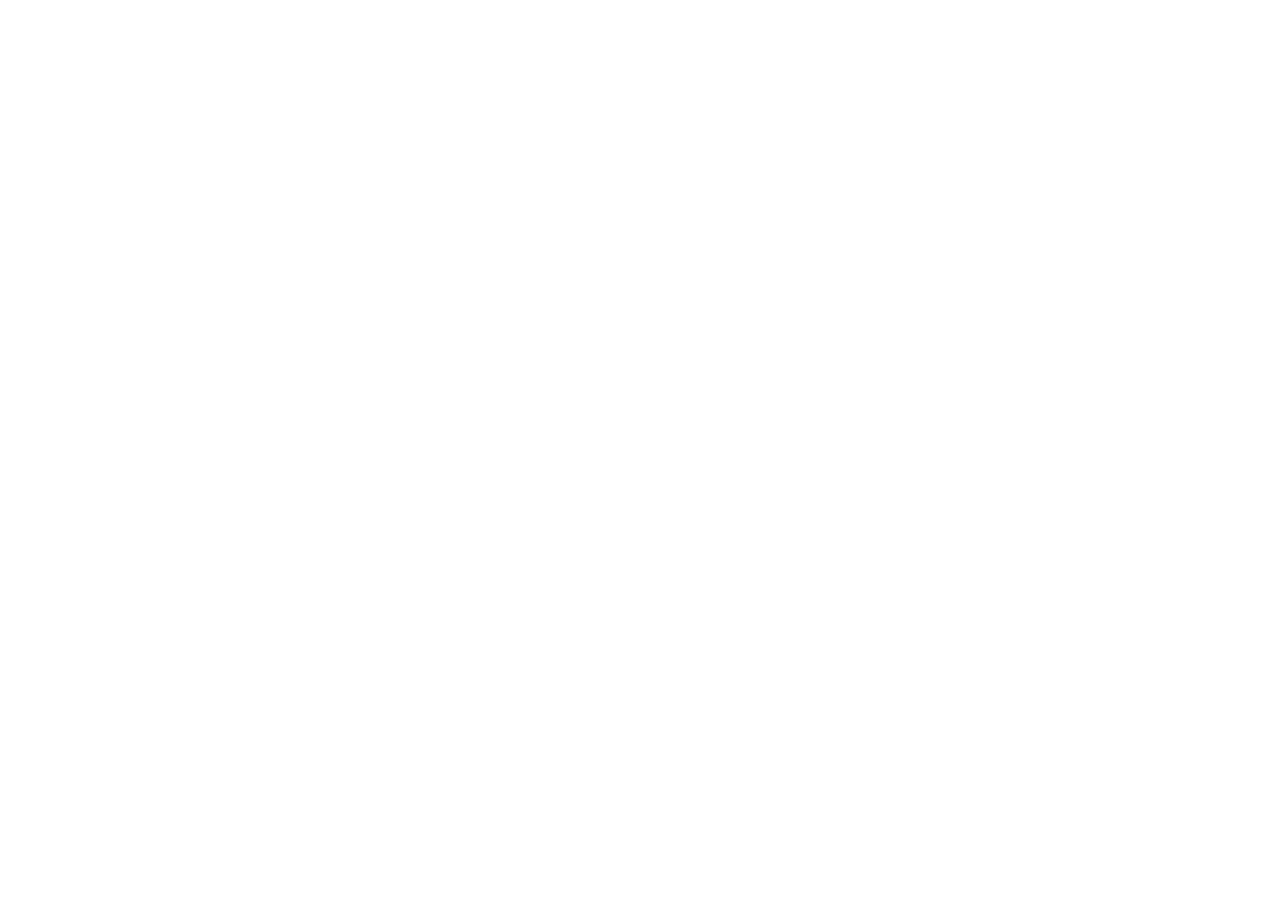
==== index.html @ 0290a809 "first commit" ====
<!DOCTYPE html>
<html lang="en">

<head>
  <meta charset="UTF-8">
  <meta name="viewport" content="width=device-width, initial-scale=1.0">
  <link rel="stylesheet" href="./style.css">
  <title>Document</title>
</head>

<body>

</body>

</html>
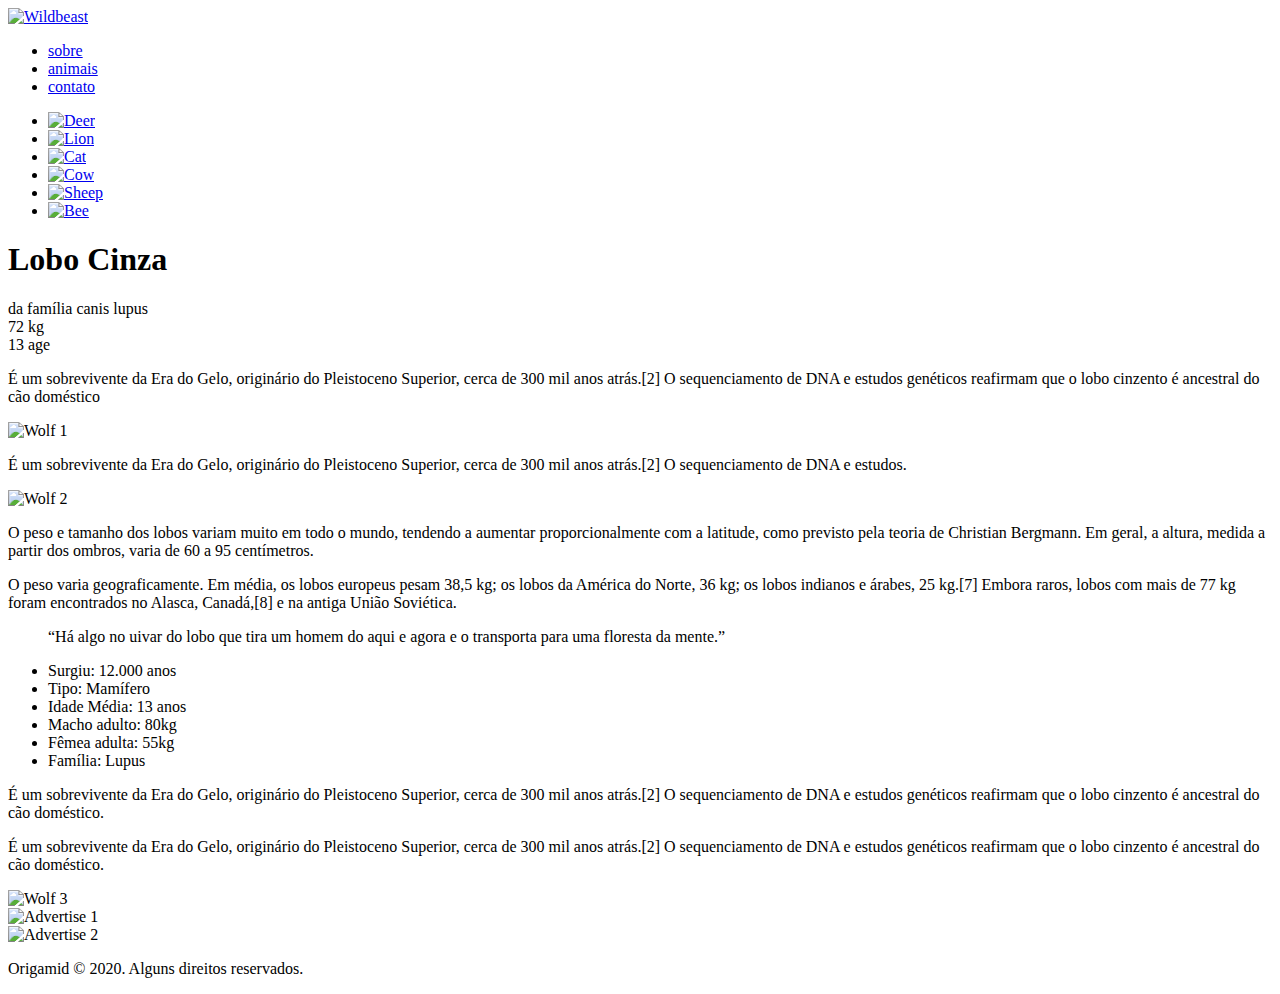
==== commit 2e063a65: "move file" ====
--- a/index.html
+++ b/index.html
@@ -5,11 +5,103 @@
   <meta charset="UTF-8">
   <meta name="viewport" content="width=device-width, initial-scale=1.0">
   <link rel="stylesheet" href="./style.css">
-  <title>Document</title>
+  <link href="https://fonts.googleapis.com/css2?family=Vollkorn:ital,wght@0,400;0,700;1,400&display=swap" rel="stylesheet">
+  <title>Wildbeast</title>
 </head>
 
 <body>
+  <div class="structure">
+    <header class="header">
+      <a href="#" class="logo"><img src="img/wildbeast.svg" alt="Wildbeast"></a>
+      <nav>
+        <ul>
+          <li><a href="#">sobre</a></li>
+          <li><a href="#">animais</a></li>
+          <li><a href="#">contato</a></li>
+        </ul>
+      </nav>
+    </header>
 
+    <nav class="sidenav">
+      <ul>
+        <li><a href="#"><img src="img/icon/cervo.svg" alt="Deer"></a></li>
+        <li><a href="#"><img src="img/icon/leao.svg" alt="Lion"></a></li>
+        <li><a href="#"><img src="img/icon/gato.svg" alt="Cat"></a></li>
+        <li><a href="#"><img src="img/icon/vaca.svg" alt="Cow"></a></li>
+        <li><a href="#"><img src="img/icon/ovelha.svg" alt="Sheep"></a></li>
+        <li><a href="#"><img src="img/icon/abelha.svg" alt="Bee"></a></li>
+      </ul>
+    </nav>
+
+    <main class="content">
+      <div class="title">
+        <h1>Lobo Cinza</h1>
+        <span>da família canis lupus</span>
+      </div>
+
+      <div class="characteristic">
+        <div>
+          <span class="number">72</span>
+          <span class="label">kg</span>
+        </div>
+        <div>
+          <span class="number">13</span>
+          <span class="label">age</span>
+        </div>
+      </div>
+
+      <p class="col-wide">
+        É um sobrevivente da Era do Gelo, originário do Pleistoceno Superior, cerca de 300 mil anos atrás.[2] O sequenciamento de DNA e estudos genéticos reafirmam que o lobo cinzento é ancestral do cão doméstico
+      </p>
+
+      <img class="image-1" src="img/wolf1.jpg" alt="Wolf 1">
+
+      <p class="spotlight">
+        É um sobrevivente da Era do Gelo, originário do Pleistoceno Superior, cerca de 300 mil anos atrás.[2] O sequenciamento de DNA e estudos.
+      </p>
+
+      <img class="image-2" src="img/wolf2.jpg" alt="Wolf 2">
+
+      <p>O peso e tamanho dos lobos variam muito em todo o mundo, tendendo a aumentar proporcionalmente com a latitude, como previsto pela teoria de Christian Bergmann. Em geral, a altura, medida a partir dos ombros, varia de 60 a 95 centímetros.</p>
+
+      <p>O peso varia geograficamente. Em média, os lobos europeus pesam 38,5 kg; os lobos da América do Norte, 36 kg; os lobos indianos e árabes, 25 kg.[7] Embora raros, lobos com mais de 77 kg foram encontrados no Alasca, Canadá,[8] e na antiga União Soviética.</p>
+
+      <blockquote class="quote col-wide">
+        <p>“Há algo no uivar do lobo que tira um homem do aqui e agora e o transporta para uma floresta da mente.”</p>
+      </blockquote>
+
+      <ul class="attributes">
+        <li>Surgiu: 12.000 anos</li>
+        <li>Tipo: Mamífero</li>
+        <li>Idade Média: 13 anos</li>
+        <li>Macho adulto: 80kg</li>
+        <li>Fêmea adulta: 55kg</li>
+        <li>Família: Lupus</li>
+      </ul>
+
+      <div class="info">
+        <p>É um sobrevivente da Era do Gelo, originário do Pleistoceno Superior, cerca de 300 mil anos atrás.[2] O sequenciamento de DNA e estudos genéticos reafirmam que o lobo cinzento é ancestral do cão doméstico.</p>
+        <p>É um sobrevivente da Era do Gelo, originário do Pleistoceno Superior, cerca de 300 mil anos atrás.[2] O sequenciamento de DNA e estudos genéticos reafirmam que o lobo cinzento é ancestral do cão doméstico.</p>
+      </div>
+
+      <img class="col-wide" src="img/wolf3.jpg" alt="Wolf 3">
+    </main>
+
+    <aside class="advertise">
+      <div class="advertise-item">
+        <img src="img/anuncio-1.jpg" alt="Advertise 1">
+      </div>
+
+      <div class="advertise-item">
+        <img src="img/anuncio-2.jpg" alt="Advertise 2">
+      </div>
+    </aside>
+
+    <footer class="footer">
+      <p>Origamid © 2020. Alguns direitos reservados.</p>
+    </footer>
+
+  </div>
 </body>
 
 </html>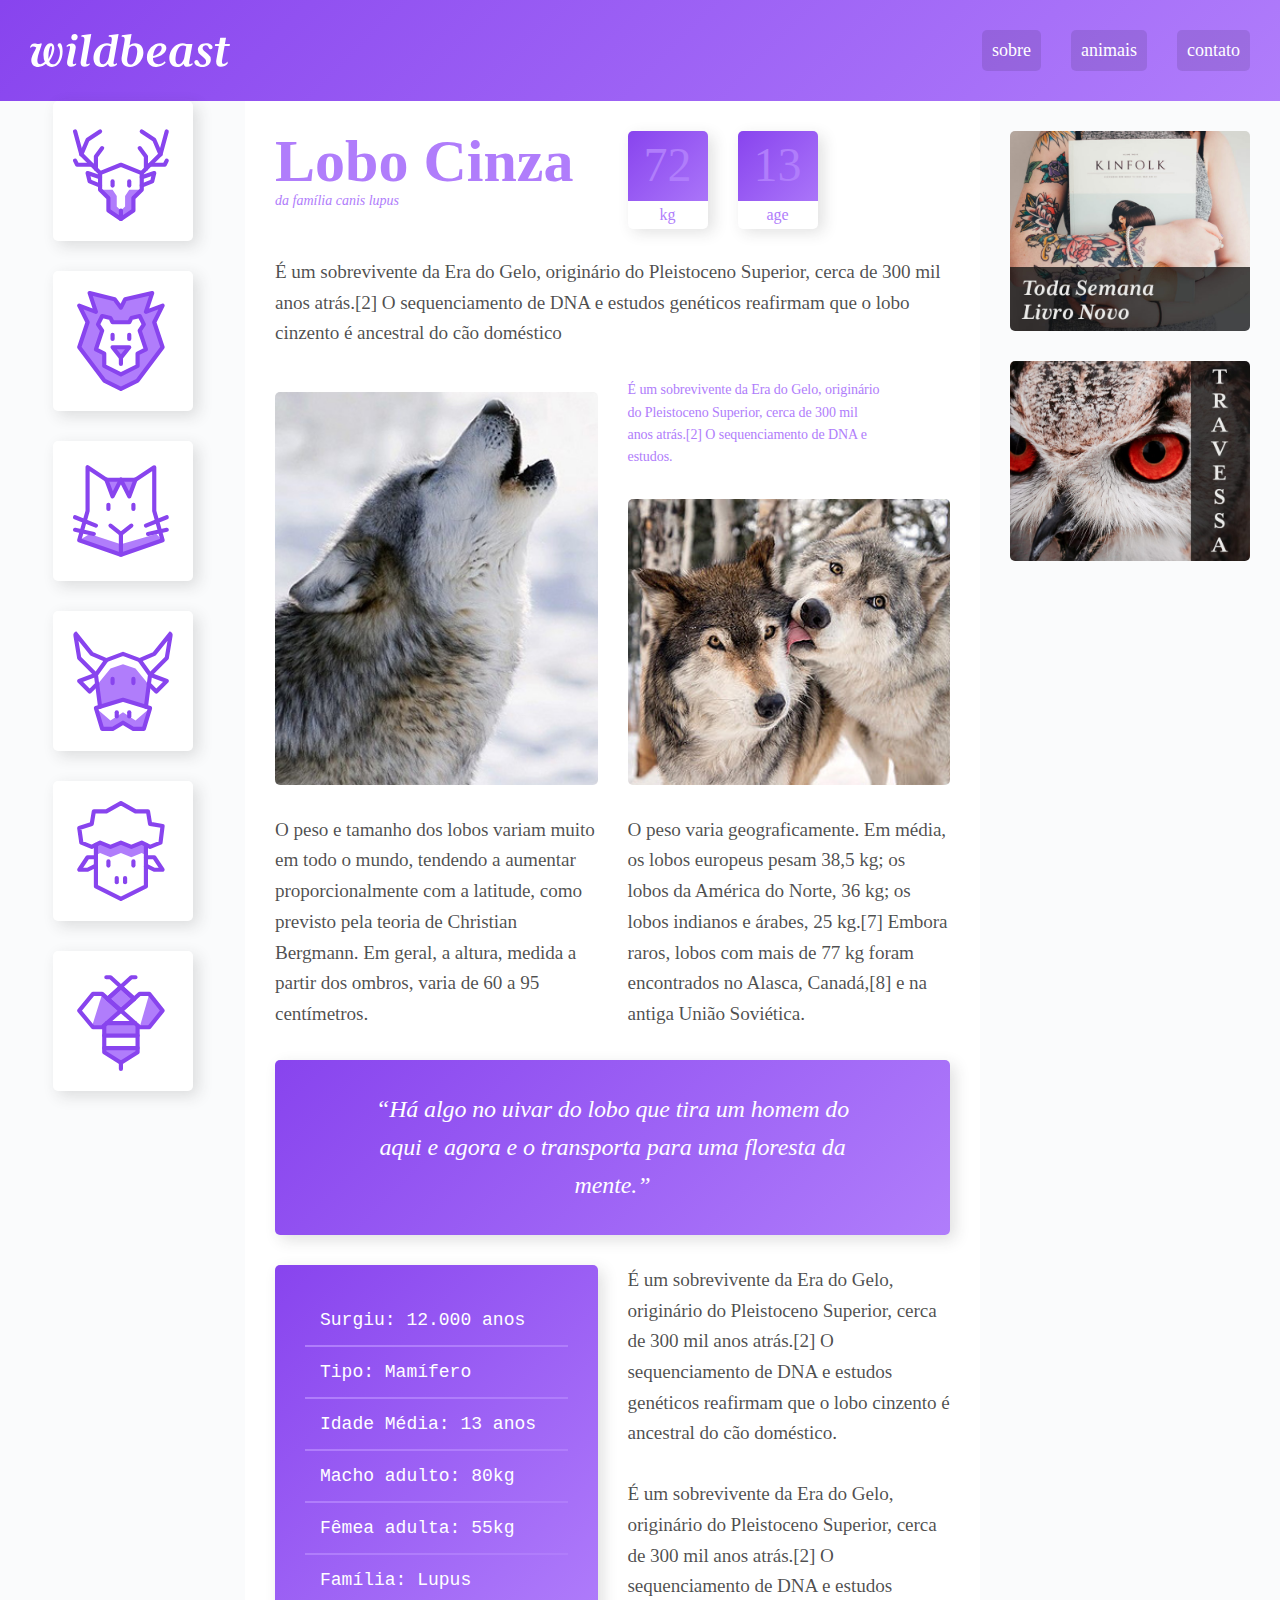
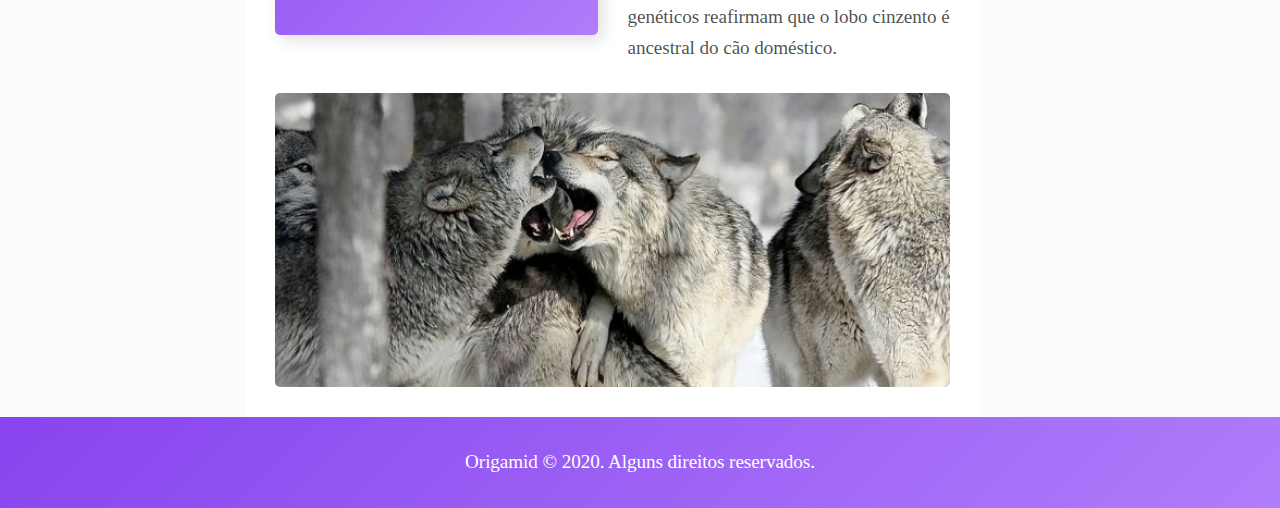
==== commit 146c7bac: "fix path name" ====
--- a/index.html
+++ b/index.html
@@ -4,7 +4,7 @@
 <head>
   <meta charset="UTF-8">
   <meta name="viewport" content="width=device-width, initial-scale=1.0">
-  <link rel="stylesheet" href="./style.css">
+  <link rel="stylesheet" href="./src/style.css">
   <link href="https://fonts.googleapis.com/css2?family=Vollkorn:ital,wght@0,400;0,700;1,400&display=swap" rel="stylesheet">
   <title>Wildbeast</title>
 </head>
@@ -12,7 +12,7 @@
 <body>
   <div class="structure">
     <header class="header">
-      <a href="#" class="logo"><img src="img/wildbeast.svg" alt="Wildbeast"></a>
+      <a href="#" class="logo"><img src="./src/img/wildbeast.svg" alt="Wildbeast"></a>
       <nav>
         <ul>
           <li><a href="#">sobre</a></li>
@@ -24,12 +24,12 @@
 
     <nav class="sidenav">
       <ul>
-        <li><a href="#"><img src="img/icon/cervo.svg" alt="Deer"></a></li>
-        <li><a href="#"><img src="img/icon/leao.svg" alt="Lion"></a></li>
-        <li><a href="#"><img src="img/icon/gato.svg" alt="Cat"></a></li>
-        <li><a href="#"><img src="img/icon/vaca.svg" alt="Cow"></a></li>
-        <li><a href="#"><img src="img/icon/ovelha.svg" alt="Sheep"></a></li>
-        <li><a href="#"><img src="img/icon/abelha.svg" alt="Bee"></a></li>
+        <li><a href="#"><img src="./src/img/icon/cervo.svg" alt="Deer"></a></li>
+        <li><a href="#"><img src="./src/img/icon/leao.svg" alt="Lion"></a></li>
+        <li><a href="#"><img src="./src/img/icon/gato.svg" alt="Cat"></a></li>
+        <li><a href="#"><img src="./src/img/icon/vaca.svg" alt="Cow"></a></li>
+        <li><a href="#"><img src="./src/img/icon/ovelha.svg" alt="Sheep"></a></li>
+        <li><a href="#"><img src="./src/img/icon/abelha.svg" alt="Bee"></a></li>
       </ul>
     </nav>
 
@@ -54,13 +54,13 @@
         É um sobrevivente da Era do Gelo, originário do Pleistoceno Superior, cerca de 300 mil anos atrás.[2] O sequenciamento de DNA e estudos genéticos reafirmam que o lobo cinzento é ancestral do cão doméstico
       </p>
 
-      <img class="image-1" src="img/wolf1.jpg" alt="Wolf 1">
+      <img class="image-1" src="./src/img/wolf1.jpg" alt="Wolf 1">
 
       <p class="spotlight">
         É um sobrevivente da Era do Gelo, originário do Pleistoceno Superior, cerca de 300 mil anos atrás.[2] O sequenciamento de DNA e estudos.
       </p>
 
-      <img class="image-2" src="img/wolf2.jpg" alt="Wolf 2">
+      <img class="image-2" src="./src/img/wolf2.jpg" alt="Wolf 2">
 
       <p>O peso e tamanho dos lobos variam muito em todo o mundo, tendendo a aumentar proporcionalmente com a latitude, como previsto pela teoria de Christian Bergmann. Em geral, a altura, medida a partir dos ombros, varia de 60 a 95 centímetros.</p>
 
@@ -84,16 +84,16 @@
         <p>É um sobrevivente da Era do Gelo, originário do Pleistoceno Superior, cerca de 300 mil anos atrás.[2] O sequenciamento de DNA e estudos genéticos reafirmam que o lobo cinzento é ancestral do cão doméstico.</p>
       </div>
 
-      <img class="col-wide" src="img/wolf3.jpg" alt="Wolf 3">
+      <img class="col-wide" src="./src/img/wolf3.jpg" alt="Wolf 3">
     </main>
 
     <aside class="advertise">
       <div class="advertise-item">
-        <img src="img/anuncio-1.jpg" alt="Advertise 1">
+        <img src="./src/img/anuncio-1.jpg" alt="Advertise 1">
       </div>
 
       <div class="advertise-item">
-        <img src="img/anuncio-2.jpg" alt="Advertise 2">
+        <img src="./src/img/anuncio-2.jpg" alt="Advertise 2">
       </div>
     </aside>
 
--- a/src/style.css
+++ b/src/style.css
@@ -0,0 +1,321 @@
+body,
+p,
+h1,
+ul,
+li,
+blockquote {
+  padding: 0px;
+  margin: 0px;
+}
+
+body {
+  font-family: 'Volkorn', Georgia, serif;
+}
+
+li {
+  list-style: none;
+}
+
+a {
+  text-decoration: none;
+}
+
+img {
+  width: 100%;
+  display: block;
+  border-radius: 5px;
+}
+
+.structure {
+  display: grid;
+  grid-template-columns: minmax(160px, 1fr) 3fr 300px;
+  grid-template-areas:
+    'header header header'
+    'sidenav content advertise'
+    'footer footer footer';
+}
+
+/* Header */
+
+.header {
+  grid-area: header;
+  background: linear-gradient(135deg, #8844ee, #b07dfb);
+  padding: 30px;
+  display: grid;
+  grid-template-columns: 1fr auto;
+  align-items: center;
+}
+
+.logo {
+  max-width: 200px;
+}
+
+.header nav ul {
+  display: flex;
+  flex-wrap: wrap;
+}
+
+.header nav a {
+  display: block;
+  padding: 10px;
+  color: white;
+  font-size: 1.125em;
+  background: rgba(0, 0, 0, 0.1);
+  border-radius: 5px;
+  transition: 0.1s;
+}
+
+.header nav a:hover {
+  background: rgba(0, 0, 0, 0.5);
+}
+
+.header li + li {
+  margin-left: 30px;
+}
+
+/* Sidenav */
+.sidenav {
+  grid-area: sidenav;
+  background: #fafbfc;
+}
+
+.sidenav li a {
+  display: block;
+  min-width: 60px;
+  max-width: 100px;
+  margin: 0 auto 30px auto;
+  background: white;
+  padding: 20px;
+  border-radius: 5px;
+  box-shadow: 5px 5px 15px 0px rgba(44, 44, 44, 0.15);
+  transition: 0.1s ease-out;
+}
+
+.sidenav li a:hover {
+  background: #b07dfb;
+}
+
+/* Content */
+
+.content {
+  grid-area: content;
+  max-width: 900px;
+  margin: 0 auto;
+  padding: 30px;
+  display: grid;
+  grid-template-columns: 1fr 1fr;
+  gap: 30px;
+}
+
+.col-wide {
+  grid-column: 1/-1;
+}
+
+.image-1 {
+  grid-row: span 2;
+  align-self: end;
+}
+
+.image-2 {
+  align-self: end;
+}
+
+p {
+  font-size: 1.2em;
+  line-height: 1.6;
+  letter-spacing: -0.005em;
+  color: rgba(0, 0, 0, 0.7);
+}
+
+.info p + p {
+  margin-top: 30px;
+}
+
+/* Title */
+.title {
+  color: #b07dfb;
+}
+
+.title h1 {
+  font-size: 3.75em;
+  line-height: 1;
+  font-weight: 700;
+}
+
+.title span {
+  font-size: 0.875em;
+  font-style: italic;
+}
+
+/* Characteristic */
+.characteristic {
+  display: flex;
+  align-items: flex-start;
+}
+
+.characteristic > div {
+  width: 80px;
+  text-align: center;
+  background: linear-gradient(135deg, #8844ee, #b07dfb);
+  border-radius: 5px;
+  box-shadow: 5px 5px 15px 0px rgba(44, 44, 44, 0.15);
+  position: relative;
+}
+
+.characteristic > div:first-child {
+  margin-right: 30px;
+}
+
+.characteristic span {
+  display: block;
+  color: #b07dfb;
+}
+
+.number {
+  font-size: 3em;
+  line-height: 1;
+  margin: 10px auto;
+}
+
+.label {
+  background: white;
+  border-radius: 0 0 5px 5px;
+  padding: 5px 0;
+  position: relative;
+  top: 2px;
+}
+
+.spotlight {
+  font-size: 0.875em;
+  color: #b07dfb;
+  max-width: 256px;
+}
+
+.quote,
+.attributes {
+  align-self: start;
+  padding: 30px;
+  border-radius: 5px;
+  box-shadow: 5px 5px 15px 0px rgba(44, 44, 44, 0.15);
+  background: linear-gradient(135deg, #8844ee, #b07dfb);
+}
+
+.quote p {
+  font-size: 1.5em;
+  font-style: italic;
+  text-align: center;
+  color: white;
+  max-width: 500px;
+  margin: 0 auto;
+}
+
+.attributes li {
+  color: white;
+  font-family: 'Courier New', Courier, monospace;
+  font-size: 1.125em;
+  padding: 15px;
+}
+
+.attributes li + li {
+  border-top: 2px solid #b07dfb;
+}
+
+/* Advertise */
+
+.advertise {
+  grid-area: advertise;
+  background: #fafbfc;
+  display: grid;
+  align-content: start;
+  padding: 30px;
+  gap: 30px;
+  grid-template-columns: repeat(auto-fit, minmax(150px, 1fr));
+}
+
+/* Footer */
+.footer {
+  grid-area: footer;
+  background: linear-gradient(135deg, #8844ee, #b07dfb);
+}
+
+.footer p {
+  color: white;
+  text-align: center;
+  padding: 30px;
+}
+
+/* Responsive  */
+@keyframes arrow {
+  from {
+    right: 30px;
+  }
+  to {
+    right: 20px;
+  }
+}
+
+@media (max-width: 1200px) {
+  .structure {
+    grid-template-areas:
+      'header header header'
+      'sidenav content content'
+      'sidenav advertise advertise'
+      'footer footer footer';
+  }
+}
+
+@media (max-width: 760px) {
+  .structure {
+    grid-template-columns: 100%;
+    grid-template-areas:
+      'header'
+      'sidenav'
+      'content'
+      'advertise'
+      'footer';
+  }
+  .header {
+    grid-template-columns: auto;
+  }
+  .logo {
+    margin-bottom: 20px;
+  }
+  .header nav a {
+    font-size: 1em;
+  }
+  .header li + li {
+    margin-left: 10px;
+  }
+  .sidenav {
+    position: relative;
+    overflow-x: auto;
+    -webkit-overflow-scrolling: touch;
+    -ms-overflow-style: -ms-autohiding-scrollbar;
+  }
+  .sidenav:after {
+    position: absolute;
+    content: '→';
+    top: 5px;
+    right: 30px;
+    color: rgba(0, 0, 0, 0.3);
+    animation: arrow 0.5s ease-in 0s infinite alternate;
+  }
+  .sidenav ul {
+    display: flex;
+  }
+  .sidenav li {
+    flex: 1 0 60px;
+  }
+  .sidenav {
+    padding: 0 30px;
+  }
+  .sidenav li a {
+    margin: 30px 30px 30px 0;
+  }
+}
+
+@media (max-width: 600px) {
+  .content {
+    grid-template-columns: auto;
+  }
+}
